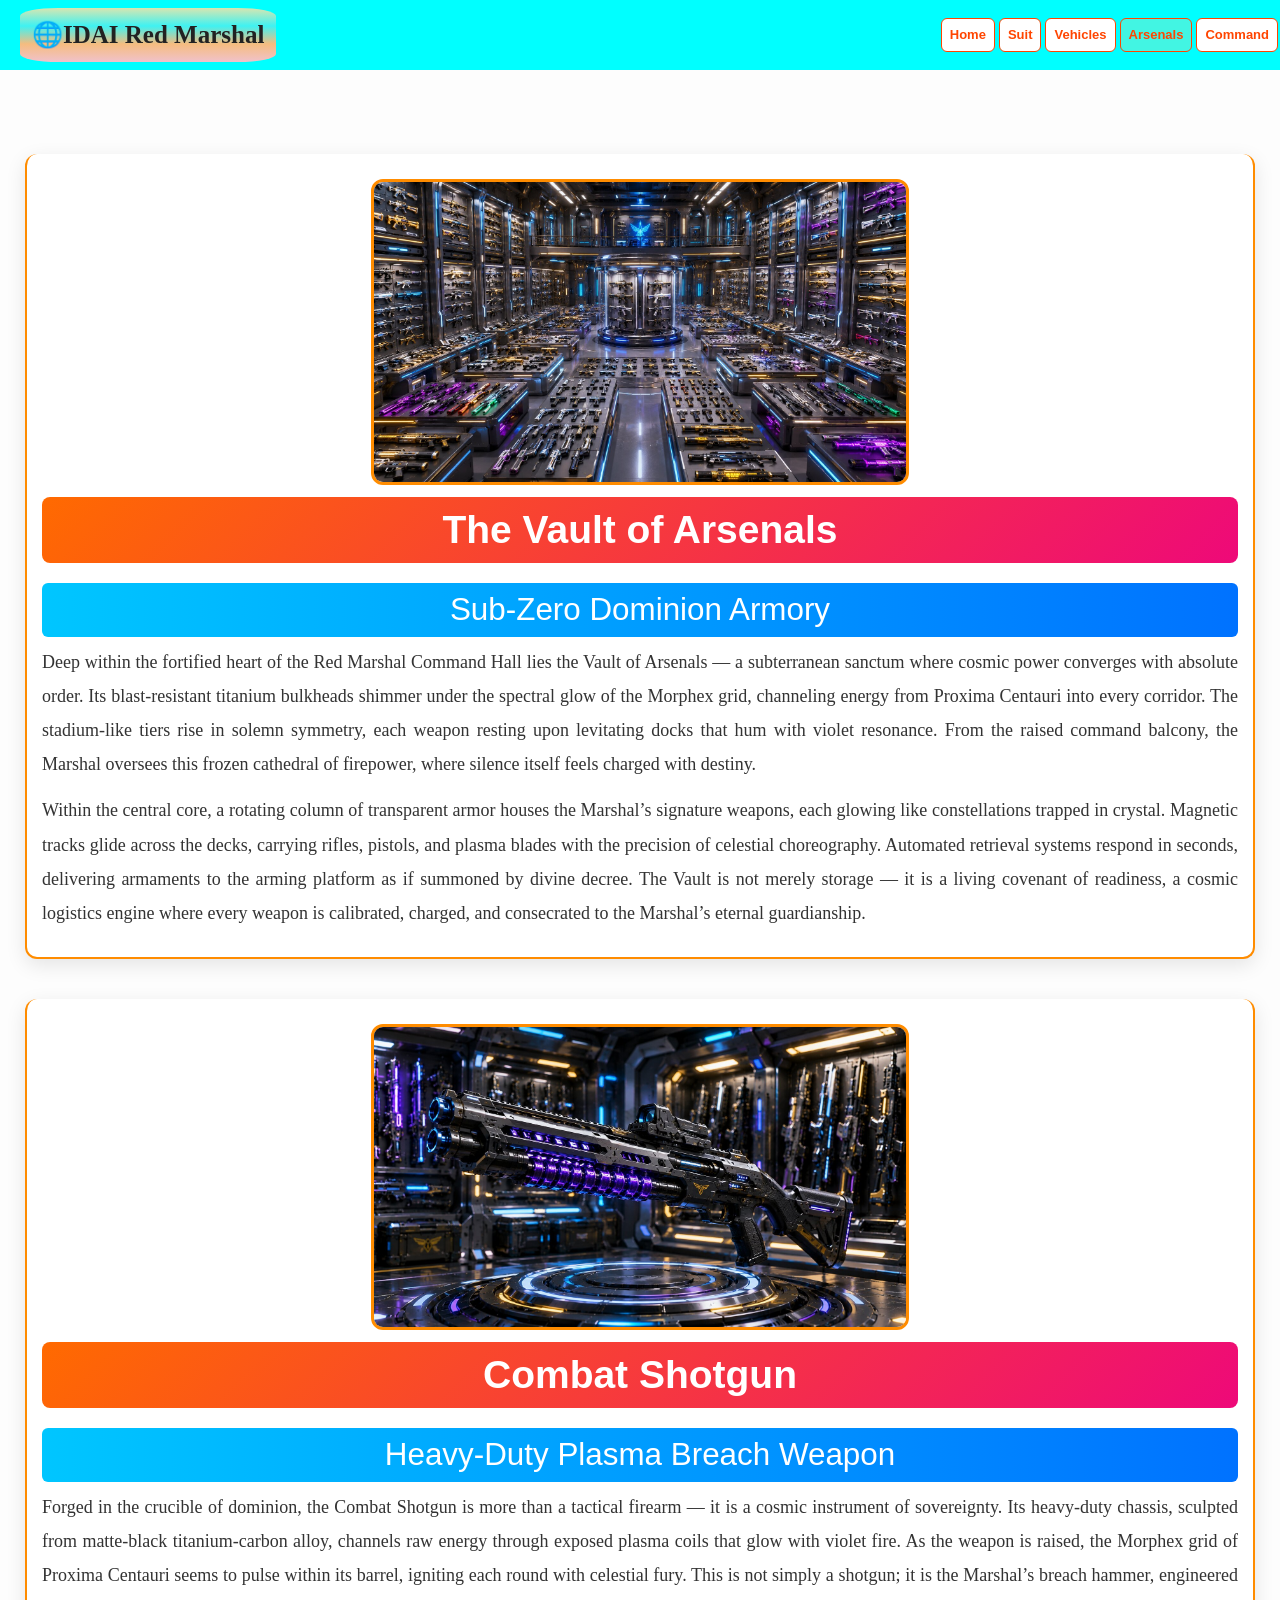
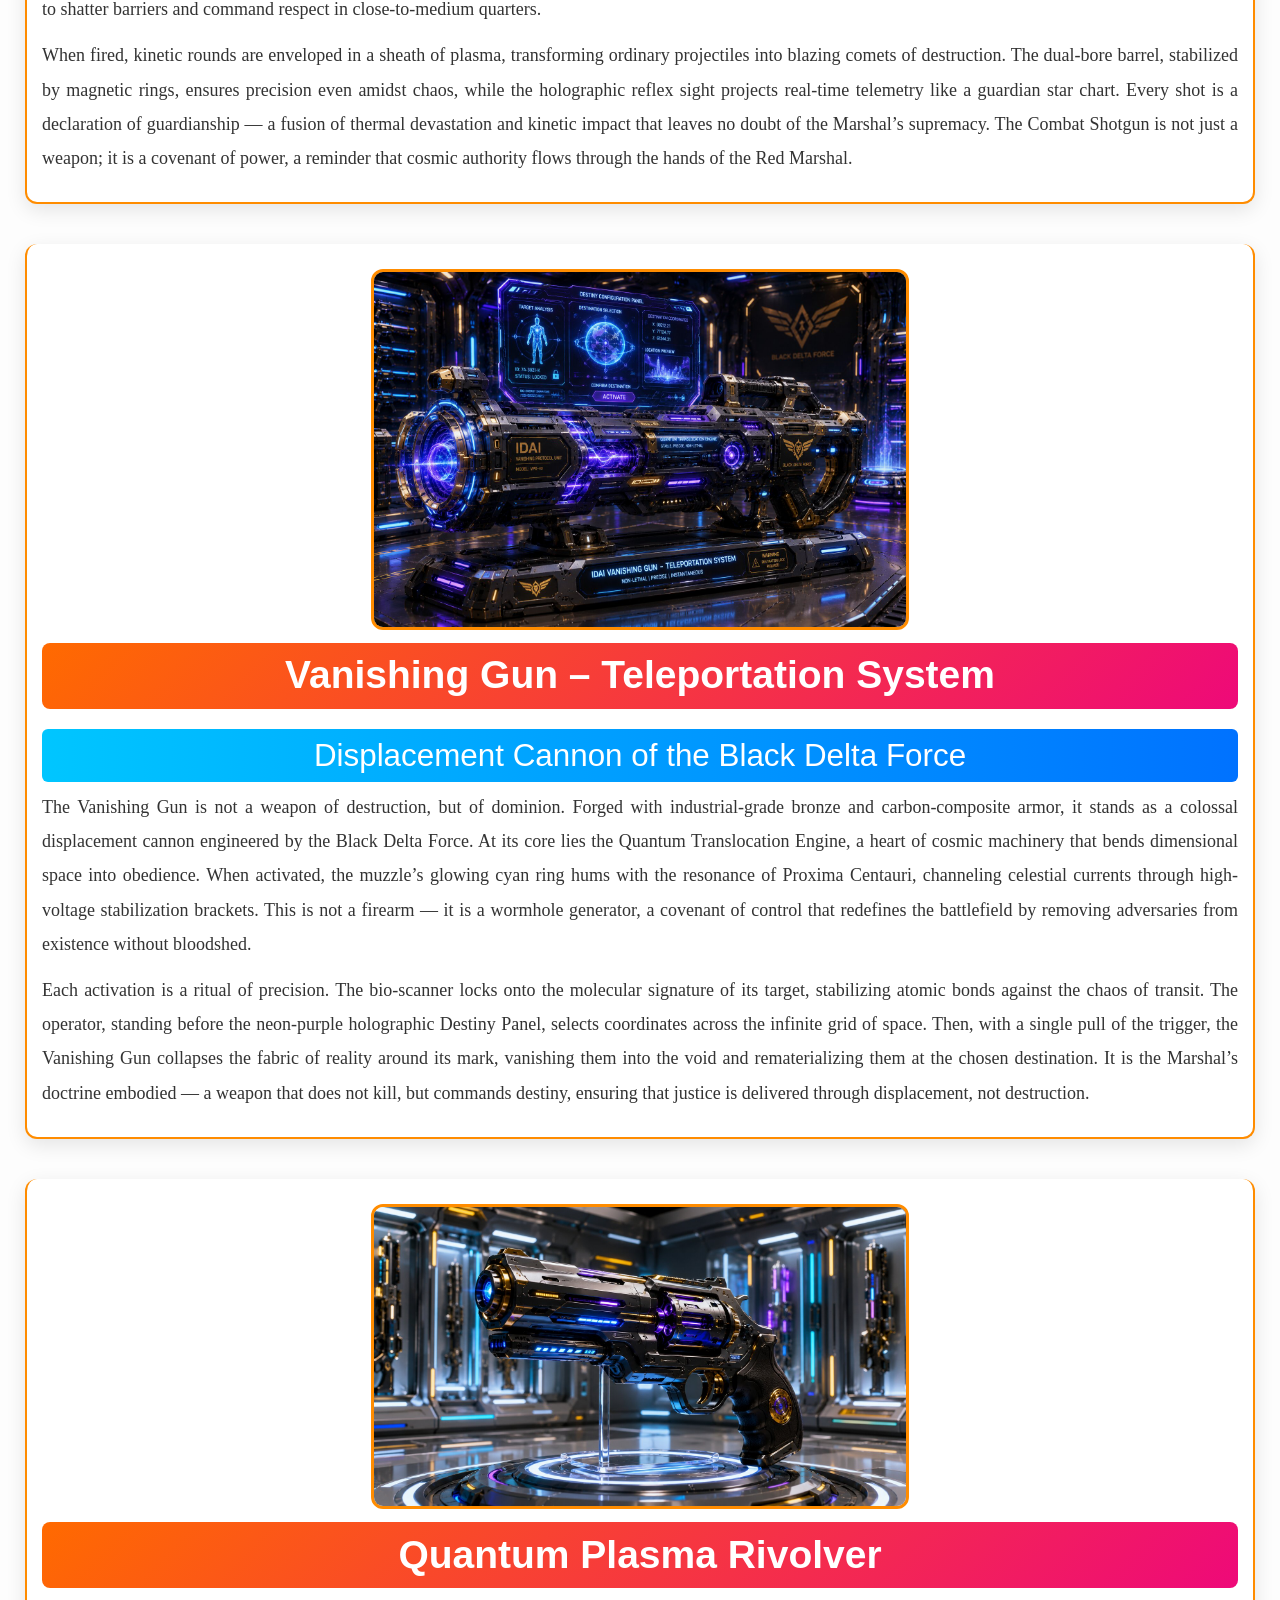
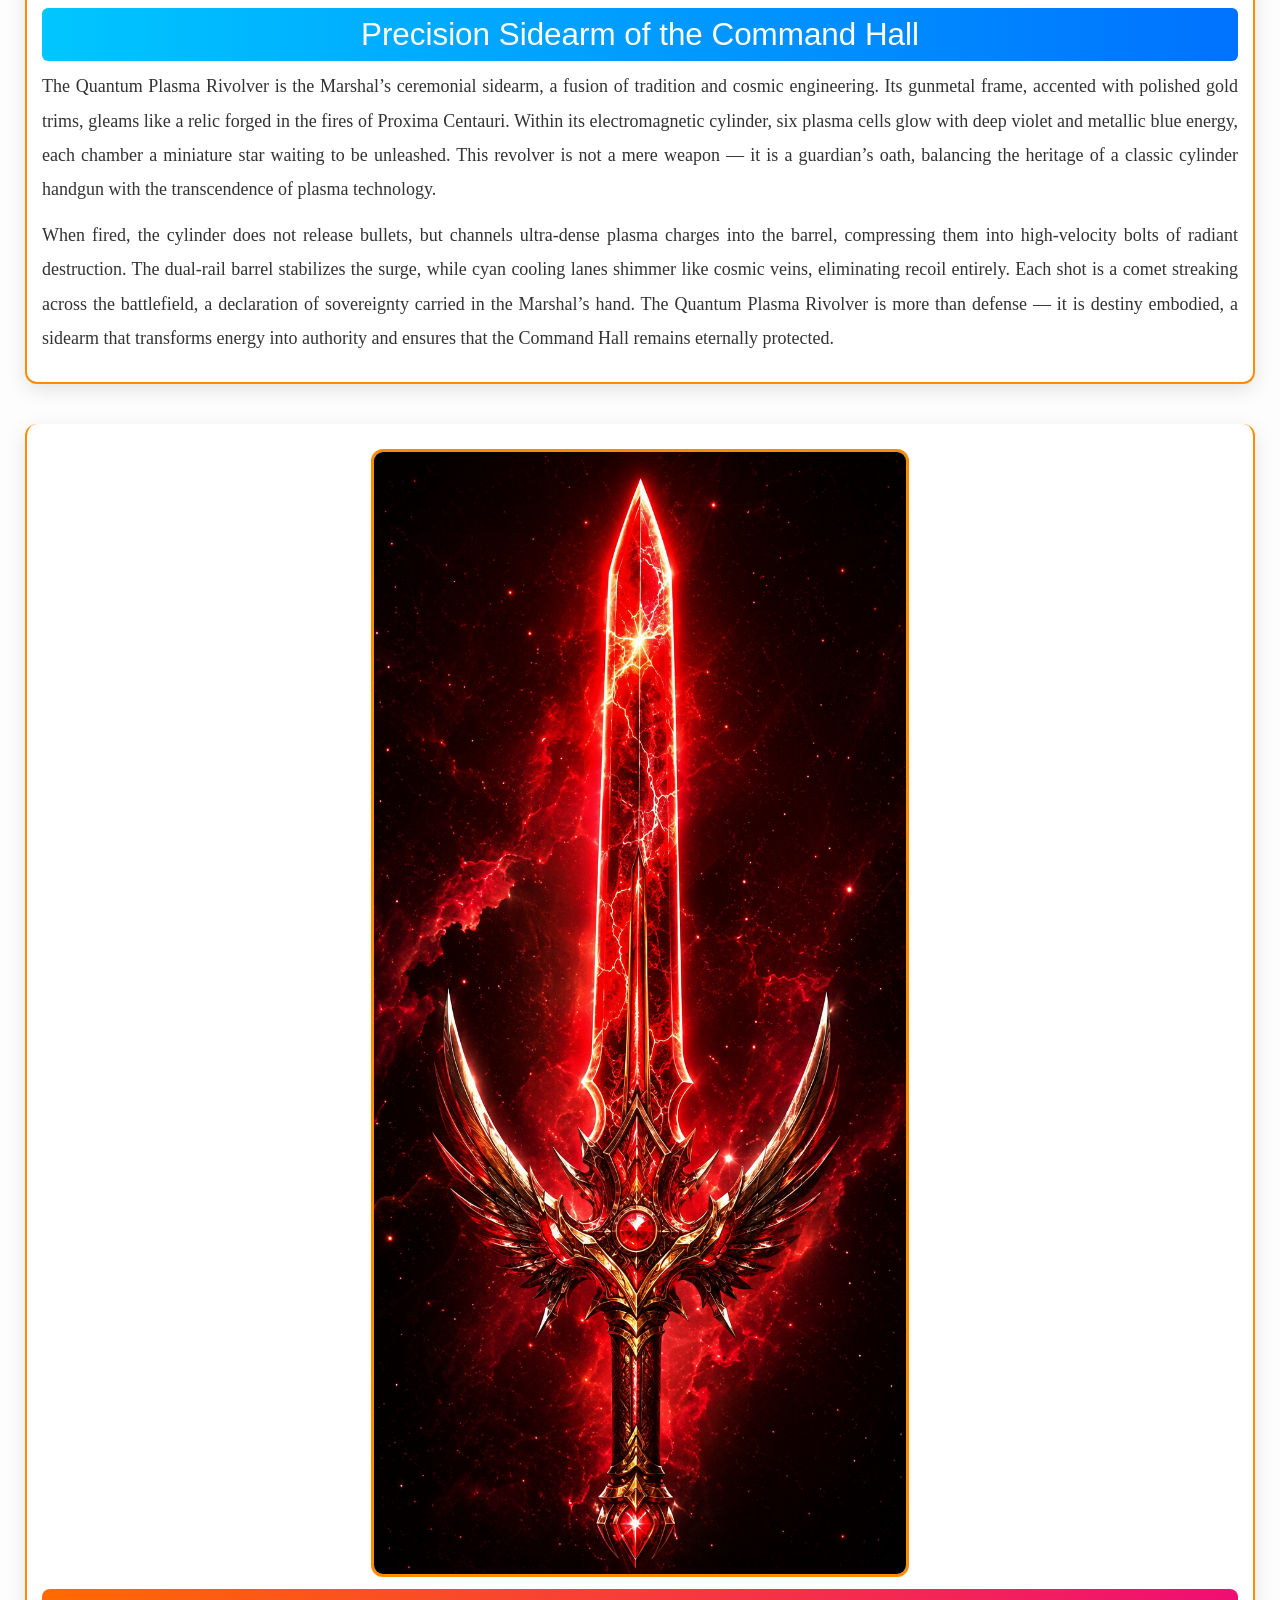
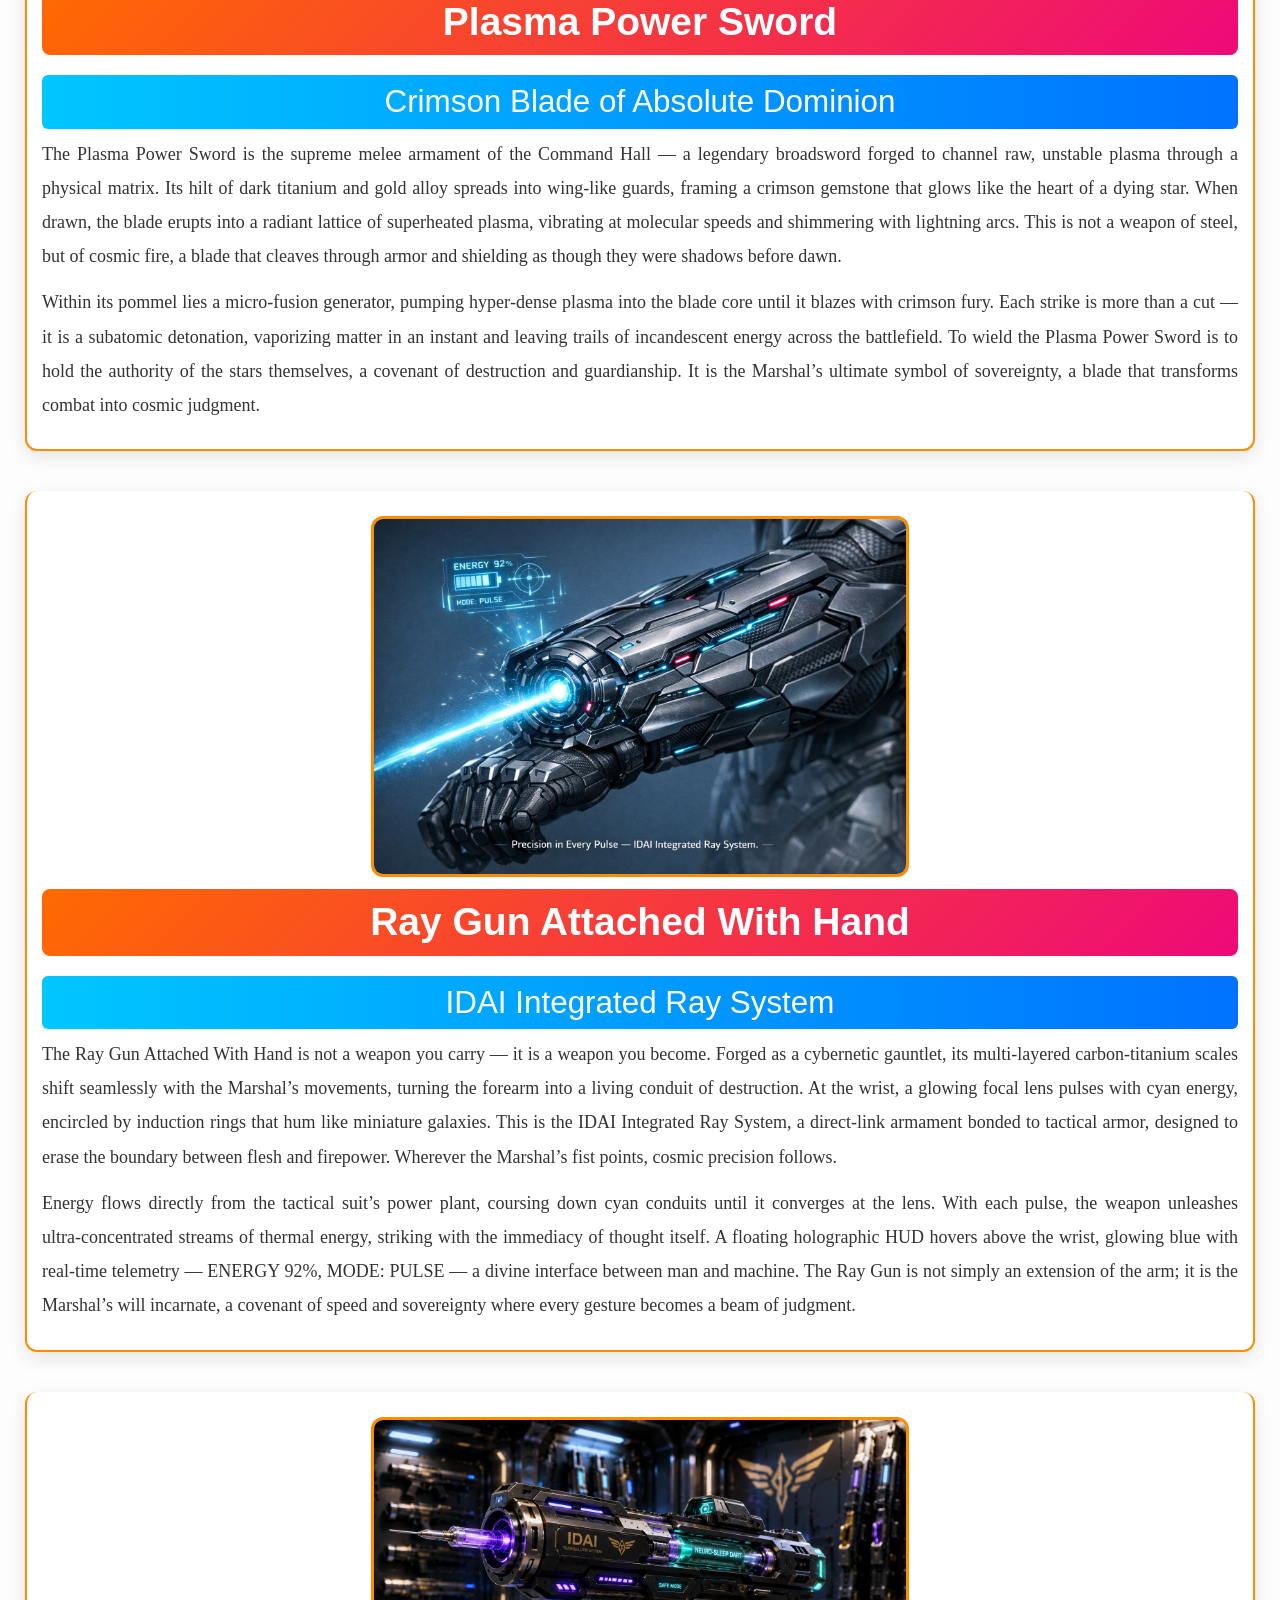
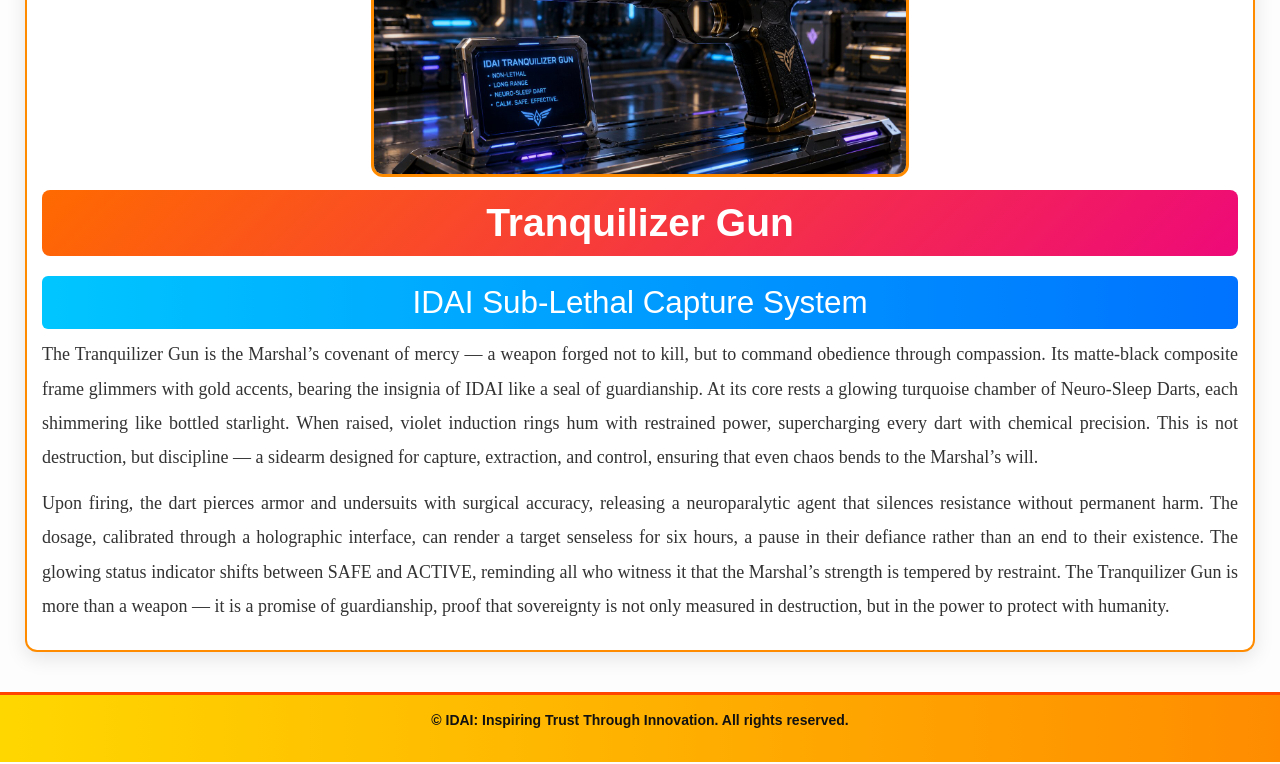
==== arsenal.html @ a1e2d2b2 "Add files via upload" ====
<!DOCTYPE html>
<html>
<head>
	<meta charset="utf-8">
	<meta name="viewport" content="width=device-width, initial-scale=1">
	<title>IDAI Red Marshal Special Arsenals</title>

	<link rel="stylesheet" type="text/css" href="Style.css">
	<link href="https://cdn.jsdelivr.net/npm/bootstrap@5.3.2/dist/css/bootstrap.min.css" rel="stylesheet">

  <style>
    /* Navbar */ 
    .navbar {
      background: linear-gradient(90deg, #FFD700, #FF8C00);
      position: fixed;
      top: 0;
      left: 0;
      width: 100%;
      z-index: 1000;
      margin: 0 !important;
      padding: 5 !important;   /* Bootstrap default padding override */
    }

    .navbar .container-fluid {
      padding: 0 !important;   /* container padding override */
    }

    .navbar-brand {
      font-weight: bold;
      color: #222 !important;
      font-size: 16px;
      margin: 0;
      padding: 8px 12px;
    }

    .nav-link {
      display: inline-block;
      background-color: #fff;
      color: #FF4500 !important;
      font-weight: 600;
      font-size: 13px;
      padding: 6px 12px;
      margin: 2px;
      border-radius: 6px;
      border: 1px solid #FF4500;
      transition: all 0.3s ease;
      text-decoration: none;
    }

    .nav-link:hover {
      background-color: #FFD700;
      color: #111 !important;
      box-shadow: 0 0 12px #FF8C00;
      transform: scale(1.05);
    }

    .special {
      background-color: #42f5e3;
    }

    .special:hover {
      background: #42f5e3;
    }

    .para{
      width:auto;
      text-align: justify;
      height:auto;
      margin-left:20px;
      margin-right:20px;
      padding:15px;
      border:1.5px solid #1a6bed;
      border-radius:10px;
    }

    /* Body padding so content doesn't hide under fixed navbar */
    body {
      padding-top: 60px;
      font-family: 'Segoe UI', Tahoma, Geneva, Verdana, sans-serif;
      background: #fdfdfd;
      color: #222;
    }

    /* Footer */
    footer {
      text-align: center;
      background: linear-gradient(90deg, #FFD700, #FF8C00);
      padding: 15px;
      color: #111;
      font-size: 14px;
      border-top: 3px solid #FF4500;
      font-weight: bold;
    }

    /* Responsive */
    @media (max-width: 1100px) {
      .nav-link {
        font-size: 14px;
        padding: 8px;
        width: 90%; /* বাটনগুলো বড় হয়ে যাওয়ার সমস্যা এড়াবে */
        margin:5px;
      }
      .navbar-brand {
        font-size: 13px;
      }
    }

    @media (max-width: 1000px) {
  body {
    margin-left: 3px !important;
    margin-right: 3px !important;
    margin-top:30px !important;
    padding: 0 !important;

    h2{
      margin-top:50px !important;
    }
  }

  .section {
    margin-left: 5px !important;
    margin-right: 5px !important;
    padding: 10px !important;
    width: auto;
  }

  .navbar {
    padding: 5px !important;
    margin: 0 !important;
    display: flex;
    align-items: center;
    justify-content: space-between;
  }

  .navbar-brand {
    font-size: 12px !important;
    margin-left: 10px !important;
  }

  .nav-link {
    font-size: 13px !important;
    padding: 6px 10px !important;
    margin: 3px 0 !important;
    width: 100%;
    display: block;
  }

  .min {
    margin: 10px auto !important;
    padding: 8px !important;
    font-size: 12px !important;
    width: auto;
  }

  img {
    width: 95% !important;
    margin: 5px auto !important;
  }

  .events {
    margin: 5px !important;
    padding: 12px !important;
  }

  .best-brand, .sovereign-state, .state-brand {
    margin: 8px auto !important;
    padding: 12px !important;
    width: auto;
  }

  .explore-container {
    flex-direction: column;
    align-items: center;
    gap: 10px;
  }

  .explore-btn {
    width: 90% !important;
    margin-bottom: 10px !important;
    padding: 12px !important;
    font-size: 14px !important;
  }

  footer {
    padding: 8px !important;
    font-size: 12px !important;
  }
}


@media (max-width: 1000px) {
  .section {
    margin: 8px !important;
    padding: 10px !important;
    width: auto;
  }

  /* Nested section inside section */
  .section .section {
    margin: 5px !important;
    padding: 8px !important;
    width: auto;
    background: #fff;          /* nested section আলাদা বোঝানোর জন্য */
    border: 1px solid #ddd;    /* subtle border */
    border-radius: 8px;
  }

  .section .section p {
    font-size: 14px !important;
    line-height: 1.6 !important;
    margin: 5px 0 !important;
  }
}

  </style>	


</head>
<body>

  <nav class="navbar navbar-expand-lg">
    <div class="container-fluid">
      <a class="navbar-brand" href="#">🌐IDAI Red Marshal</a>
      <button class="navbar-toggler" type="button" data-bs-toggle="collapse" 
              data-bs-target="#navbarNav" aria-controls="navbarNav" 
              aria-expanded="false" aria-label="Toggle navigation">
        <span class="navbar-toggler-icon"></span>
      </button>
      <div class="collapse navbar-collapse" id="navbarNav">
        <ul class="navbar-nav ms-auto">
          <li class="nav-item"><a class="nav-link " href="index.html">Home</a></li>
          <li class="nav-item"><a class="nav-link " href="suit.html">Suit</a></li>
          <li class="nav-item"><a class="nav-link " href="vehicle.html">Vehicles</a> </li>
          <li class="nav-item"><a class="nav-link special" href="arsenal.html">Arsenals</a></li>
          <li class="nav-item"><a class="nav-link " href="Command.html">Command</a></li> 
        </ul>
      </div>
    </div>
  </nav><br>

<div class="section"> 
  <center><img src="The Volt of Arsenal.jpg" alt="Vault of Arsenals"></center>
  <h2> The Vault of Arsenals </h2> 
  <h3> Sub-Zero Dominion Armory </h3> 
  <p> 
    Deep within the fortified heart of the Red Marshal Command Hall lies the Vault of Arsenals — a subterranean sanctum where cosmic power converges with absolute order. Its blast-resistant titanium bulkheads shimmer under the spectral glow of the Morphex grid, channeling energy from Proxima Centauri into every corridor. The stadium-like tiers rise in solemn symmetry, each weapon resting upon levitating docks that hum with violet resonance. From the raised command balcony, the Marshal oversees this frozen cathedral of firepower, where silence itself feels charged with destiny.  
  </p> 
  <p> 
    Within the central core, a rotating column of transparent armor houses the Marshal’s signature weapons, each glowing like constellations trapped in crystal. Magnetic tracks glide across the decks, carrying rifles, pistols, and plasma blades with the precision of celestial choreography. Automated retrieval systems respond in seconds, delivering armaments to the arming platform as if summoned by divine decree. The Vault is not merely storage — it is a living covenant of readiness, a cosmic logistics engine where every weapon is calibrated, charged, and consecrated to the Marshal’s eternal guardianship.  
  </p> 
</div>

<div class="section"> 
  <center><img src="Combat Shotgun.jpg" alt="Combat Shotgun"></center>
  <h2> Combat Shotgun </h2> 
  <h3> Heavy-Duty Plasma Breach Weapon </h3> 
  <p> 
    Forged in the crucible of dominion, the Combat Shotgun is more than a tactical firearm — it is a cosmic instrument of sovereignty. Its heavy-duty chassis, sculpted from matte-black titanium-carbon alloy, channels raw energy through exposed plasma coils that glow with violet fire. As the weapon is raised, the Morphex grid of Proxima Centauri seems to pulse within its barrel, igniting each round with celestial fury. This is not simply a shotgun; it is the Marshal’s breach hammer, engineered to shatter barriers and command respect in close-to-medium quarters.  
  </p> 
  <p> 
    When fired, kinetic rounds are enveloped in a sheath of plasma, transforming ordinary projectiles into blazing comets of destruction. The dual-bore barrel, stabilized by magnetic rings, ensures precision even amidst chaos, while the holographic reflex sight projects real-time telemetry like a guardian star chart. Every shot is a declaration of guardianship — a fusion of thermal devastation and kinetic impact that leaves no doubt of the Marshal’s supremacy. The Combat Shotgun is not just a weapon; it is a covenant of power, a reminder that cosmic authority flows through the hands of the Red Marshal.  
  </p> 
</div>

<div class="section"> 
  <center><img src="IDAI Vanishing Gun.jpg" alt="Vanishing Gun – Teleportation System"></center>
  <h2> Vanishing Gun – Teleportation System </h2> 
  <h3> Displacement Cannon of the Black Delta Force </h3> 
  <p> 
    The Vanishing Gun is not a weapon of destruction, but of dominion. Forged with industrial-grade bronze and carbon-composite armor, it stands as a colossal displacement cannon engineered by the Black Delta Force. At its core lies the Quantum Translocation Engine, a heart of cosmic machinery that bends dimensional space into obedience. When activated, the muzzle’s glowing cyan ring hums with the resonance of Proxima Centauri, channeling celestial currents through high-voltage stabilization brackets. This is not a firearm — it is a wormhole generator, a covenant of control that redefines the battlefield by removing adversaries from existence without bloodshed.  
  </p> 
  <p> 
    Each activation is a ritual of precision. The bio-scanner locks onto the molecular signature of its target, stabilizing atomic bonds against the chaos of transit. The operator, standing before the neon-purple holographic Destiny Panel, selects coordinates across the infinite grid of space. Then, with a single pull of the trigger, the Vanishing Gun collapses the fabric of reality around its mark, vanishing them into the void and rematerializing them at the chosen destination. It is the Marshal’s doctrine embodied — a weapon that does not kill, but commands destiny, ensuring that justice is delivered through displacement, not destruction.  
  </p> 
</div>

<div class="section"> 
  <center><img src="Quantum Plasma Rivolver.jpg" alt="Quantum Plasma Rivolver"></center>
  <h2> Quantum Plasma Rivolver </h2> 
  <h3> Precision Sidearm of the Command Hall </h3> 
  <p> 
    The Quantum Plasma Rivolver is the Marshal’s ceremonial sidearm, a fusion of tradition and cosmic engineering. Its gunmetal frame, accented with polished gold trims, gleams like a relic forged in the fires of Proxima Centauri. Within its electromagnetic cylinder, six plasma cells glow with deep violet and metallic blue energy, each chamber a miniature star waiting to be unleashed. This revolver is not a mere weapon — it is a guardian’s oath, balancing the heritage of a classic cylinder handgun with the transcendence of plasma technology.  
  </p> 
  <p> 
    When fired, the cylinder does not release bullets, but channels ultra‑dense plasma charges into the barrel, compressing them into high‑velocity bolts of radiant destruction. The dual‑rail barrel stabilizes the surge, while cyan cooling lanes shimmer like cosmic veins, eliminating recoil entirely. Each shot is a comet streaking across the battlefield, a declaration of sovereignty carried in the Marshal’s hand. The Quantum Plasma Rivolver is more than defense — it is destiny embodied, a sidearm that transforms energy into authority and ensures that the Command Hall remains eternally protected.  
  </p> 
</div>

<div class="section"> 
  <center><img src="Plasma Power Sword.png" alt="Plasma Power Sword"></center>
  <h2> Plasma Power Sword </h2> 
  <h3> Crimson Blade of Absolute Dominion </h3> 
  <p> 
    The Plasma Power Sword is the supreme melee armament of the Command Hall — a legendary broadsword forged to channel raw, unstable plasma through a physical matrix. Its hilt of dark titanium and gold alloy spreads into wing‑like guards, framing a crimson gemstone that glows like the heart of a dying star. When drawn, the blade erupts into a radiant lattice of superheated plasma, vibrating at molecular speeds and shimmering with lightning arcs. This is not a weapon of steel, but of cosmic fire, a blade that cleaves through armor and shielding as though they were shadows before dawn.  
  </p> 
  <p> 
    Within its pommel lies a micro‑fusion generator, pumping hyper‑dense plasma into the blade core until it blazes with crimson fury. Each strike is more than a cut — it is a subatomic detonation, vaporizing matter in an instant and leaving trails of incandescent energy across the battlefield. To wield the Plasma Power Sword is to hold the authority of the stars themselves, a covenant of destruction and guardianship. It is the Marshal’s ultimate symbol of sovereignty, a blade that transforms combat into cosmic judgment.  
  </p> 
</div>

<div class="section"> 
  <center><img src="Ray Gun Attached With Hand.jpg" alt="Ray Gun Attached With Hand"></center>
  <h2> Ray Gun Attached With Hand </h2> 
  <h3> IDAI Integrated Ray System </h3> 
  <p> 
    The Ray Gun Attached With Hand is not a weapon you carry — it is a weapon you become. Forged as a cybernetic gauntlet, its multi‑layered carbon‑titanium scales shift seamlessly with the Marshal’s movements, turning the forearm into a living conduit of destruction. At the wrist, a glowing focal lens pulses with cyan energy, encircled by induction rings that hum like miniature galaxies. This is the IDAI Integrated Ray System, a direct‑link armament bonded to tactical armor, designed to erase the boundary between flesh and firepower. Wherever the Marshal’s fist points, cosmic precision follows.  
  </p> 
  <p> 
    Energy flows directly from the tactical suit’s power plant, coursing down cyan conduits until it converges at the lens. With each pulse, the weapon unleashes ultra‑concentrated streams of thermal energy, striking with the immediacy of thought itself. A floating holographic HUD hovers above the wrist, glowing blue with real‑time telemetry — ENERGY 92%, MODE: PULSE — a divine interface between man and machine. The Ray Gun is not simply an extension of the arm; it is the Marshal’s will incarnate, a covenant of speed and sovereignty where every gesture becomes a beam of judgment.  
  </p> 
</div>

<div class="section"> 
  <center><img src="Tranquilizer Gun.jpg" alt="Tranquilizer Gun"></center>
  <h2> Tranquilizer Gun </h2> 
  <h3> IDAI Sub-Lethal Capture System </h3> 
  <p> 
    The Tranquilizer Gun is the Marshal’s covenant of mercy — a weapon forged not to kill, but to command obedience through compassion. Its matte-black composite frame glimmers with gold accents, bearing the insignia of IDAI like a seal of guardianship. At its core rests a glowing turquoise chamber of Neuro-Sleep Darts, each shimmering like bottled starlight. When raised, violet induction rings hum with restrained power, supercharging every dart with chemical precision. This is not destruction, but discipline — a sidearm designed for capture, extraction, and control, ensuring that even chaos bends to the Marshal’s will.  
  </p> 
  <p> 
    Upon firing, the dart pierces armor and undersuits with surgical accuracy, releasing a neuroparalytic agent that silences resistance without permanent harm. The dosage, calibrated through a holographic interface, can render a target senseless for six hours, a pause in their defiance rather than an end to their existence. The glowing status indicator shifts between SAFE and ACTIVE, reminding all who witness it that the Marshal’s strength is tempered by restraint. The Tranquilizer Gun is more than a weapon — it is a promise of guardianship, proof that sovereignty is not only measured in destruction, but in the power to protect with humanity.  
  </p> 
</div>


<footer>
	<p>© IDAI: Inspiring Trust Through Innovation. All rights reserved.</p>
</footer>

<!-- Bootstrap JS -->
  <script src="https://cdn.jsdelivr.net/npm/bootstrap@5.3.2/dist/js/bootstrap.bundle.min.js"></script>

</body>
</html>
---- Style.css ----
/* Global Body */
body {
  font-family: 'Segoe UI', Tahoma, Geneva, Verdana, sans-serif;
  background: #fdfdfd; /* Clean light base */
  padding-top: 100px !important;
  color: #222;
  margin-left: 20px;
  scroll-behavior: smooth;
}

ul{
  li{
    font-size: 15px;
    text-align: justify;
  }
}

.btn-special {
    display: inline-block;
    padding: 12px 24px;
    background: linear-gradient(135deg, #3498db, #2ecc71);
    color: whitesmoke !important;
    text-decoration: none;
    font-family: 'Segoe UI', sans-serif;
    font-weight: bold;
    border-radius: 6px;
    transition: all 0.3s ease;
    box-shadow: 0 4px 6px rgba(0,0,0,0.1);
    cursor: pointer;
}

/* ===== Super Form Styling ===== */
.super {
  background: linear-gradient(135deg, #ff9a9e, #fad0c4, #fbc2eb, #a6c1ee) !important;
  background-size: 300% 300% !important;
  animation: superBg 15s ease infinite !important;
  padding: 10px !important;
  border-radius: 20px !important;
  box-shadow: 0 10px 25px rgba(0,0,0,0.25) !important;
  transition: all 0.6s ease !important;
  text-align: center !important;
  margin-bottom: 20px !important;
  width: 50% !important;
  margin: 0 auto !important;   /* centers the form */
}


/* Background Animation */
@keyframes superBg {
  0% { background-position: 0% 50% !important; }
  50% { background-position: 100% 50% !important; }
  100% { background-position: 0% 50% !important; }
}

/* Hover Effect */
.super:hover {
  background: linear-gradient(135deg, #a1c4fd, #c2e9fb, #ffdde1, #ee9ca7) !important;
  background-size: 400% 400% !important;
  box-shadow: 0 0 30px rgba(255,255,255,0.6), 0 0 50px rgba(255,105,180,0.5) !important;
  transform: scale(1.03) !important;
}

/* Headings inside Super */
.super h1 {
  font-size: 2rem !important;
  font-weight: 700 !important;
  color: #fff !important;
  text-transform: uppercase !important;
  letter-spacing: 2px !important;
  text-shadow: 0 0 10px rgba(0,0,0,0.4) !important;
  transition: color 0.5s ease, text-shadow 0.5s ease !important;
}

.super h1:hover {
  color: #ff6f61 !important;
  text-shadow: 0 0 20px #fff, 0 0 30px #ff6f61 !important;
}

.s{
  background:linear-gradient(#f00c32, #0cf023, #0c2ef0) !important;
  color: white !important;
}

.btn-special:hover {
    background: linear-gradient(135deg, #2ecc71, #3498db);
    transform: translateY(-2px) scale(1.03);
    border: 2px black solid;
    box-shadow: 0 6px 10px rgba(0,0,0,0.15);
}

.section {
  border-top: none !important;
  background: linear-gradient(145deg, #ffffff, #f2f6ff);
  padding: 40px;
  border-radius: 14px;
  transition: all 0.4s ease;
  box-shadow: 0 6px 14px rgba(0,0,0,0.08);
  border: 2px solid rgba(0,0,0,0.05);
  margin-top: 30px !important;
}

/* Hover Effect */
.section:hover {
  transform: translateY(-10px) scale(1.03);
  box-shadow: 0 18px 40px rgba(0,0,0,0.18);
  border-color: rgba(0,120,255,0.4);
}

#para{
  width:auto;
  height:auto;
  margin-left:20px;
  margin-right:20px;
  padding:15px;
  border:1.5px solid #1a6bed;
  border-radius:10px;
  text-align: justify;
}

/* Navbar */
.navbar {
  background: aqua !important;
  position: fixed;
  top: 0;
  left: 0;
  width: 100%;
  z-index: 1000;
  margin: 0px; !important
  display: inline-block !important;
}

.navbar-brand {
  font-weight: bold;
  background: linear-gradient(#d8e6b1, #3ff2f2, #f5bc7f, #f0c2cb) !important;
  font-size: 25px !important;
  font-family: Arial Black;
  margin-left: 20px !important;
  display: inline-block !important;
  border-radius: 15%;
}

.navbar-brand:hover{
  transition: transform 0.3s ease, box-shadow 0.3s ease, color 0.3s ease;
  border-radius: 10%;
  border: 2px black solid;
  box-shadow: 0 0 12px #FF8C00;
}

.nav-link {
  display: inline-block;       /* এক লাইনে রাখবে */
  background-color: #fff;
  color: #FF4500 !important;
  font-weight: 600;
  font-size: 12.5px;
  padding: 5px 10px;           /* একসাথে লিখলে ভারসাম্য ভালো হয় */
  margin: 2px;
  border-radius: 6px;
  border: 1px solid #FF4500;
  transition: all 0.3s ease;
  text-decoration: none;       /* underline বাদ দেবে */
}

.nav-link:hover {
  background-color: #FFD700;
  color: #111 !important;
  box-shadow: 0 0 12px #FF8C00;
  transform: scale(1.08);
}

/* Sections */
.details, .anthem, .oath, .section, .welcome {
  width: 90%;
  margin: 40px auto;
  background: #fff;
  padding: 30px;
  border-radius: 12px;
  box-shadow: 0 6px 20px rgba(0,0,0,0.1);
  border: 2px solid #FF8C00;
}

.details h2, .anthem h2, .oath h2, .section h2 {
  text-align: center;
  font-weight: bold;
  margin-bottom: 20px;
  color: #FF4500;
  font-size: 30px;
}

.details p, .anthem p, .oath p, .section p {
  font-size: 1.2rem;
  line-height: 1.9;
  margin-bottom: 12px;
  color: #333;
  text-align: justify;
}

.min {
  display: block;
  width: 80%;              /* control the box width */
  margin: 40px auto;       /* centers the box horizontally */
  text-align: center;      /* centers the text inside */
  font-size: 20px;
  padding: 30px;
  font-family: 'Algerian', serif;
  line-height: 2;
  color: #222;
  background: linear-gradient(135deg, #fff 0%, #FFD700 50%, #FF8C00 100%);
  border-radius: 15px;
  border: 3px solid #FFD700;
  box-shadow: 0 6px 20px rgba(0,0,0,0.15), 0 0 12px rgba(255,140,0,0.4);
  text-transform: uppercase;
  font-weight: bold;
  letter-spacing: 1.8px;
  transition: transform 0.3s ease, box-shadow 0.3s ease, color 0.3s ease;
}


.min:hover {
  transform: scale(1.05);
  color: #111;
  box-shadow: 0 10px 30px rgba(255,140,0,0.6), 0 0 20px rgba(255,215,0,0.9);
}

/* Highlighted Text */
.highlight {
  color: #FF0000;
  font-weight: bold;
  text-align: center;
  font-size: 1.6rem;
  margin: 20px 0;
}

/* Quotes */
.quote {
  font-style: italic;
  color: #FF8C00;
  margin-top: 15px;
}

.quran {
  font-style: italic;
  color: #FFD700;
  margin-top: 15px;
}

.section{
  margin-right: 10px;
  margin-top: 10px;
  width: auto;
  padding-bottom:15px;
  height: auto;
}

.text-justify{
   text-align: justify; 
   margin-left:15px;
   margin-right:20px;
}

/* Images */
img {
  width: 45%;
  transition: all 0.3s ease;
  border-radius: 12px;
  border: 3px solid #FF8C00;
  margin: 10px;
}

img:hover {
  opacity: 0.95;
  transform: scale(1.05);
  border-color: #FFD700;
  box-shadow: 0 0 12px #FF8C00;
}

img:active {
  transform: scale(0.95);
}

#sp {
  background-color: transparent !important;
  color: inherit !important;
  padding: 0 !important;
  border: none !important;
  border-radius: 0 !important;
  font-size: inherit !important;
  cursor: default !important;
  transition: none !important;
  text-decoration: none !important;
  font-weight: normal !important;
  box-shadow: none !important;
  transform: none !important;
}

#sp:hover,
#sp:active {
  background-color: transparent !important;
  color: inherit !important;
  transform: none !important;
  box-shadow: none !important;
}

/* Footer */
footer {
  text-align: center;
  background: linear-gradient(90deg, #FFD700, #FF8C00);
  padding: 5px;
  margin-bottom: 0px;
  height: auto;
  width: auto;
  color: #111;
  font-size: 14px;
  border-top: 3px solid #FF4500;
  font-weight: bold;
}

/* Headings */
h1 {
  font-size: 42px;
  color: #FF8C00;
  text-align: center;
  font-weight: bold;
  text-shadow: 1px 1px #FFD700;
}

.special{
  background-color: #42f5e3;
}

.special:hover{
  background: #42f5e3;
}

.sovereign-state {
  background: #fff8dc; /* soft light background */
  border: 2px solid #FFD700;
  border-radius: 12px;
  padding: 30px;
  margin: 40px auto;
  width: auto;
  
}

.sovereign-state h2 {
  text-align: center;
  font-size: 32px;
  color: #006400; /* deep green for authority */
  background: #FFD700;
  padding: 10px;
  border-radius: 8px;
  margin-bottom: 20px;
}

.sovereign-state ol {
  font-size: 1.1rem;
  line-height: 1.8;
  color: #333;
}

.sovereign-state li {
  margin-bottom: 15px;
}


h2 {
  font-size: 32px;
  color: black;
  background-color: lightyellow;
  margin-bottom: 15px;
  text-align: center;
  font-weight: bold;
}

/* H2 */
h2 {
    font-family: 'Poppins', sans-serif !important;
    font-size: 2.5rem !important;
    text-align: center !important;
    color: white !important;
    background: linear-gradient(135deg, #ff6a00, #ee0979) !important;
    padding: 10px 20px !important;
    border-radius: 8px !important;
    transition: all 0.5s ease !important;
    width: 100% !important;
    text-align: center;
}
h2:hover {
    background: linear-gradient(135deg, #ff9a8b, #ff6a00, #ee0979) !important;
    transform: scale(1.02) !important;
    box-shadow: 0 0 20px rgba(255, 105, 180, 0.7) !important;
}

/* H3 */
h3 {
    font-family: 'Montserrat', sans-serif !important;
    font-size: 2rem !important;
    text-align: center !important;
    color: white !important;
    background: linear-gradient(90deg, #00c6ff, #0072ff) !important;
    padding: 8px 18px !important;
    border-radius: 6px !important;
    transition: all 0.5s ease !important;
}
h3:hover {
    background: linear-gradient(90deg, #00c6ff, #7f00ff, #e100ff) !important;
    transform: translateY(-5px) scale(1.01) !important;
    box-shadow: 0 0 25px rgba(0, 114, 255, 0.6) !important;
}

/* H6 */
h6 {
    font-family: 'Lato', sans-serif !important;
    width: 90%;
    font-size: 1.2rem !important;
    text-align: center !important;
    color: white !important;
    background: linear-gradient(45deg, #43cea2, #185a9d) !important;
    padding: 6px 14px !important;
    border-radius: 5px !important;
    transition: all 0.5s ease !important;
}

h6:hover {
    background: linear-gradient(45deg, #11998e, #38ef7d, #185a9d) !important;
    transform: scale(1.1) !important;
    box-shadow: 0 0 15px rgba(56, 239, 125, 0.7) !important;
}


.best-brand {
  background: #fff8dc; /* soft light background */
  border: 2px solid #FF8C00;
  border-radius: 12px;
  padding: 30px;
  margin: 40px auto;
  width: auto;
  box-shadow: 0 6px 20px rgba(0,0,0,0.1);
}

.best-brand h2 {
  text-align: center;
  font-size: 32px;
  color: #FF4500; /* bold orange for courage */
  background: #FFD700;
  padding: 10px;
  border-radius: 8px;
  margin-bottom: 20px;
}

.best-brand ol {
  font-size: 1.1rem;
  line-height: 1.8;
  color: #333;
}

.best-brand li {
  margin-bottom: 15px;
}
.state-brand {
  background: #fff8dc; /* soft light background */
  border: 2px solid #FFD700;
  border-radius: 12px;
  padding: 30px;
  margin: 40px auto;
  width: 90%;
  box-shadow: 0 6px 20px rgba(0,0,0,0.1);
}

.section{
  margin-left:25px;
  margin-right:25px;
  padding:15px;
  
  p{
    font-size:18px;
    font-family: Vrinda;
  }
}

.state-brand h2 {
  text-align: center;
  font-size: 32px;
  color: #FF4500; /* bold orange for courage */
  background: #FFD700;
  padding: 10px;
  border-radius: 8px;
  margin-bottom: 20px;
}

.state-brand p {
  font-size: 1.1rem;
  line-height: 1.8;
  color: #333;
  margin-bottom: 15px;
  text-align: justify;
}

.explore-idai h2 {
  font-size: 32px;
  color: #FF4500;
  margin-bottom: 20px;
}

.explore-idai p {
  font-size: 1.2rem;
  color: #333;
  margin-bottom: 30px;
}

.explore-container {
  display: flex;
  justify-content: center;
  gap: 20px;
}

.explore-btn {
  flex: 1;
  max-width: 250px;
  background: linear-gradient(135deg, #FFD700, #FF8C00);
  color: #111;
  font-weight: bold;
  font-size: 18px;
  padding: 20px;
  border-radius: 12px;
  text-decoration: none;
  box-shadow: 0 6px 15px rgba(0,0,0,0.2);
  transition: all 0.3s ease;
}

.explore-btn:hover {
  background: #FF4500;
  color: #fff;
  transform: scale(1.05);
  box-shadow: 0 8px 20px rgba(255,140,0,0.6);
}

/* Citizen Voices Section */
.section blockquote {
    background-color: #f5f8fa; /* হালকা নীল/ধূসর ব্যাকগ্রাউন্ড */
    border-left: 6px solid #1e90ff; /* ব্লু অ্যাকসেন্ট লাইন */
    padding: 20px 25px;
    margin: 15px 0;
    font-style: italic;
    font-size: 1.05rem;
    line-height: 1.6;
    color: #333;
    border-radius: 8px;
    position: relative;
    transition: transform 0.3s ease, box-shadow 0.3s ease;
}

/* Citation / Author */
.section blockquote::after {
    content: attr(data-author);
    display: block;
    margin-top: 10px;
    font-style: normal;
    font-weight: bold;
    color: #1e90ff;
    text-align: right;
}

/* Hover Effect for Interactivity */
.section  blockquote:hover {
    transform: translateY(-5px);
    box-shadow: 0 10px 20px rgba(0, 0, 0, 0.08);
}

.section.anthem {
  background: linear-gradient(135deg, #0b0c10, #1f2833);
  width: auto;
  color: #f1f1f1;
  padding: 20px;
  border-radius: 12px;
  font-family: "Georgia", serif;
  box-shadow: 0 0 25px rgba(255, 255, 255, 0.2);
}

.section.anthem h1 {
  text-align: center;
  font-size: 2.5em;
  color: #66fcf1;
  margin-bottom: 20px;
  text-transform: uppercase;
  letter-spacing: 3px;
}

.section.anthem p {
  font-size: 18px;          /* Larger, more readable size */
  line-height: 2em;         /* Spacious rhythm for song-like flow */
  text-align: center;       /* Keep it centered for anthem style */
  color: #ffffff;           /* Bright white for contrast */
  font-weight: 400;         /* Smooth, not too heavy */
  letter-spacing: 1px;      /* Adds grandeur and spacing */
  margin-top: 20px;         /* Breathing space above */
  margin-bottom: 20px;      /* Breathing space below */
}


.section.anthem p::first-line {
  font-weight: bold;
  color: lightyellow;
}

/* Events Section Styling */
.events {
  width: auto;
  margin: 20px;
  padding: 25px;
  background: #fdfdfd;
  border-radius: 12px;
  box-shadow: 0 4px 14px rgba(0,0,0,0.1);
  font-family: "Segoe UI", Tahoma, Geneva, Verdana, sans-serif;
  color: #333;
}

/* Banner Image */
.section.events img {
  border-radius: 10px;
  box-shadow: 0 3px 8px rgba(0,0,0,0.2);
  max-width: 100%;
  height: auto;
}

/* Headings */
.section.events h3 {
  text-align: center;
  font-size: 30px;
  margin-top: 20px;
  color: #1a3d7c;
  letter-spacing: 1px;
}

.section.events h4 {
  font-size: 22px;
  margin-top: 30px;
  color: #0d2c54;
  border-left: 5px solid #1a3d7c;
  padding-left: 10px;
}

/* Paragraphs */
.section.events p {
  font-size: 16px;
  line-height: 1.6;
  margin: 10px 0;
  color: #444;
}

/* Event Details List */
.section.events ul {
  list-style: none;
  padding: 0;
  margin: 10px 0 20px 0;
}

.section.events ul li {
  background: #f0f4ff;
  margin: 6px 0;
  padding: 10px 15px;
  border-radius: 8px;
  font-size: 15px;
  transition: background 0.3s ease;
}

.section.events ul li:hover {
  background: #dce6ff;
}

/* Card Effect for Each Event */
.section.events h4 + p, 
.section.events h4 + p + ul {
  background: #ffffff;
  border: 1px solid #e0e0e0;
  border-radius: 10px;
  padding: 15px;
  margin-top: 10px;
  box-shadow: 0 2px 6px rgba(0,0,0,0.05);
}

/* Responsive Design */
@media (max-width: 1100px) {
  .section.anthem{
    h1{
      font-size:20px;
    }
  }

  .section.events {
    padding: 15px;
  }

  .best-brand{
    margin:2px !important;
    h2{
      margin:5px !important;
      padding: 5px !important;
    }

    ol{
      padding:0px !important;
      padding-right:0px !important;
    }
  }

  .sovereign-state{
    margin:2px !important;
    h2{
      margin:5px !important;
      padding: 5px !important;
    }

    ol{
      padding:0px !important;
      padding-right:0px !important;
    }
  }

  .section.events h3 {
    font-size: 24px;
  }

  .section.events h4 {
    font-size: 20px;
  }

  .section.events p, .section.events ul li {
    font-size: 14px;
  }

  .section.events img{
    width: 99%;
  }

  body{
    margin-left:5px !important;
    margin-right:5px !important;
  }
  
  .min{
    margin-left:0px;
    margin-right: 0px;
    width: auto;
    font-size:10px;
  }

  img{
    width: 90%;
  }

  .section{
    margin-left:3px;
    margin-right:3px;
    width: auto;

    img{
      width:99%;
    }
  }

  .anthem{
    margin:10px !important;
  }

  .navbar {
    display: flex;
    align-items: center;
    justify-content: space-between;
  }

  .navbar-brand {
    font-size: 13px;
    display: inline-block;
    margin-left:15px !important;
  }

  .navbar-toggler {
    display: inline-block;
    margin-left: auto;
  }

  /* Collapse menu hidden by default */
  .navbar-collapse {
    display: none;
    width: 100%;
    background: linear-gradient(90deg, #FFD700, #FF8C00);
  }

  /* যখন টগলার চাপা হবে তখন নিচে খুলবে */
  .navbar-collapse.show {
    display: block;       /* block layout ensures it sits BELOW */
    width: 100%;
    padding: 8px 12px;
  }

  .navbar-nav {
    display: block;       /* block so items stack vertically */
    width: 100%;
    margin-right: 0px;
  }

  .nav-item {
    display: block;
    width: 100%;
  }

  .nav-link {
    display: block;
    width: 100%;
    margin: 4px 0;
    font-size: 14px;
    padding: 8px 12px;
  }
  
  .explore-container {
    flex-direction: column;
    align-items: center;
  }
  .explore-btn {
    width: 80%;
    margin-bottom: 15px;
  }

  .min{
    font-size:15px;
    margin:20px auto;
    border: 1.5px solid #FFD700;
    padding:10px;
  }
      
  section{
    margin-left: 5px !important;
    margin-right: 5px !important;
  }

  welcome{
    margin-left: 5px !important;
    margin-right: 5px !important;
    padding: 5px !important;
  }  

  .section.anthem p{
    font-size:14px;
  }  
}

@media (max-width: 1000px) {
  body {
    margin-left: 3px !important;
    margin-right: 3px !important;
    margin-top:30px !important;
    padding: 0 !important;

    h2{
      margin-top:50px !important;
    }
  }

  .section {
    margin-left: 5px !important;
    margin-right: 5px !important;
    padding: 10px !important;
    width: auto;
  }

  .navbar {
    padding: 5px !important;
    margin: 0 !important;
    display: flex;
    align-items: center;
    justify-content: space-between;
  }

  .navbar-brand {
    font-size: 12px !important;
    margin-left: 10px !important;
  }

  .nav-link {
    font-size: 13px !important;
    padding: 6px 10px !important;
    margin: 3px 0 !important;
    width: 100%;
    display: block;
  }

  .min {
    margin: 10px auto !important;
    padding: 8px !important;
    font-size: 12px !important;
    width: auto;
  }

  img {
    width: 95% !important;
    margin: 5px auto !important;
  }

  .events {
    margin: 5px !important;
    padding: 12px !important;
  }

  .best-brand, .sovereign-state, .state-brand {
    margin: 8px auto !important;
    padding: 12px !important;
    width: auto;
  }

  .explore-container {
    flex-direction: column;
    align-items: center;
    gap: 10px;
  }

  .explore-btn {
    width: 90% !important;
    margin-bottom: 10px !important;
    padding: 12px !important;
    font-size: 14px !important;
  }

  footer {
    padding: 8px !important;
    font-size: 12px !important;
  }
}

@media (max-width: 1100px){

  body {
    margin-top: 30px !important;
  }


  h2{
    font-size: 20px !important;
    font-family: Vrinda !important;
    padding: 5px !important;
    width: 100% !important;
  }

  h2:hover{
    transform: scale(1.01) !important;
  }

  .section{
    margin-top: 20px !important;
  }

  h3{
    font-size: 20px !important;
    padding:5px !important;
    margin-top: 0px !important;
  }

  h3:hover{
    transform: scale(1.01) !important;
  }

  .super{
    width: 80% !important;
    margin-top: 20px !important;
    
    h1{
      font-size: 20px !important;
    }
  }

  #para{
    padding: 5px !important;
    margin:5px !important;
  }
}

@media (max-width: 1000px) {
  .section {
    margin: 8px !important;
    padding: 10px !important;
    width: auto;
  }

  /* Nested section inside section */
  .section .section {
    margin: 5px !important;
    padding: 8px !important;
    width: auto;
    background: #fff;          /* nested section আলাদা বোঝানোর জন্য */
    border: 1px solid #ddd;    /* subtle border */
    border-radius: 8px;
  }

  .section .section p {
    font-size: 14px !important;
    line-height: 1.6 !important;
    margin: 5px 0 !important;
  }
}

.idai-intro {
  text-align: center;
  margin: 30px auto;
  padding: 25px;
  width: 85%;
  border-radius: 12px;
  box-shadow: 0 0 25px rgba(0,0,0,0.3);
  animation: glowPulse 6s infinite alternate;
}

.idai-logo img {
  width: 40%;
  border-radius: 10px;
  border: 3px solid #FFD700;
  box-shadow: 0 0 20px rgba(255,140,0,0.6);
  transition: transform 1s ease;
  animation: logoFade 8s infinite alternate;
}

/* Base styling for the list */
.section ul {
  list-style-type: none;         /* Remove default bullets */
  margin: 0;
  padding: 0;
  font-family: "Segoe UI", Arial, sans-serif;
  font-size: 16px;
  line-height: 1.6;
}

/* Each list item */
.section li {
  background: #f5f7fa;           /* Light neutral background */
  margin: 8px 0;
  padding: 12px 16px;
  border-radius: 6px;
  border: 1px solid #d0d7de;     /* Subtle border */
  transition: all 0.3s ease;
  color: #1a1a1a;
}

/* Hover effect */
.section li:hover {
  background: #e6f0ff;           /* Soft blue highlight */
  border-color: #0078d4;         /* Microsoft blue accent */
  transform: translateX(4px);    /* Slight motion */
  cursor: pointer;
}

/* Responsive adjustments */
@media (max-width: 1000px) {
  .section ul {
    font-size: 14px;
  }
  .section li {
    padding: 10px 12px;
  }
}
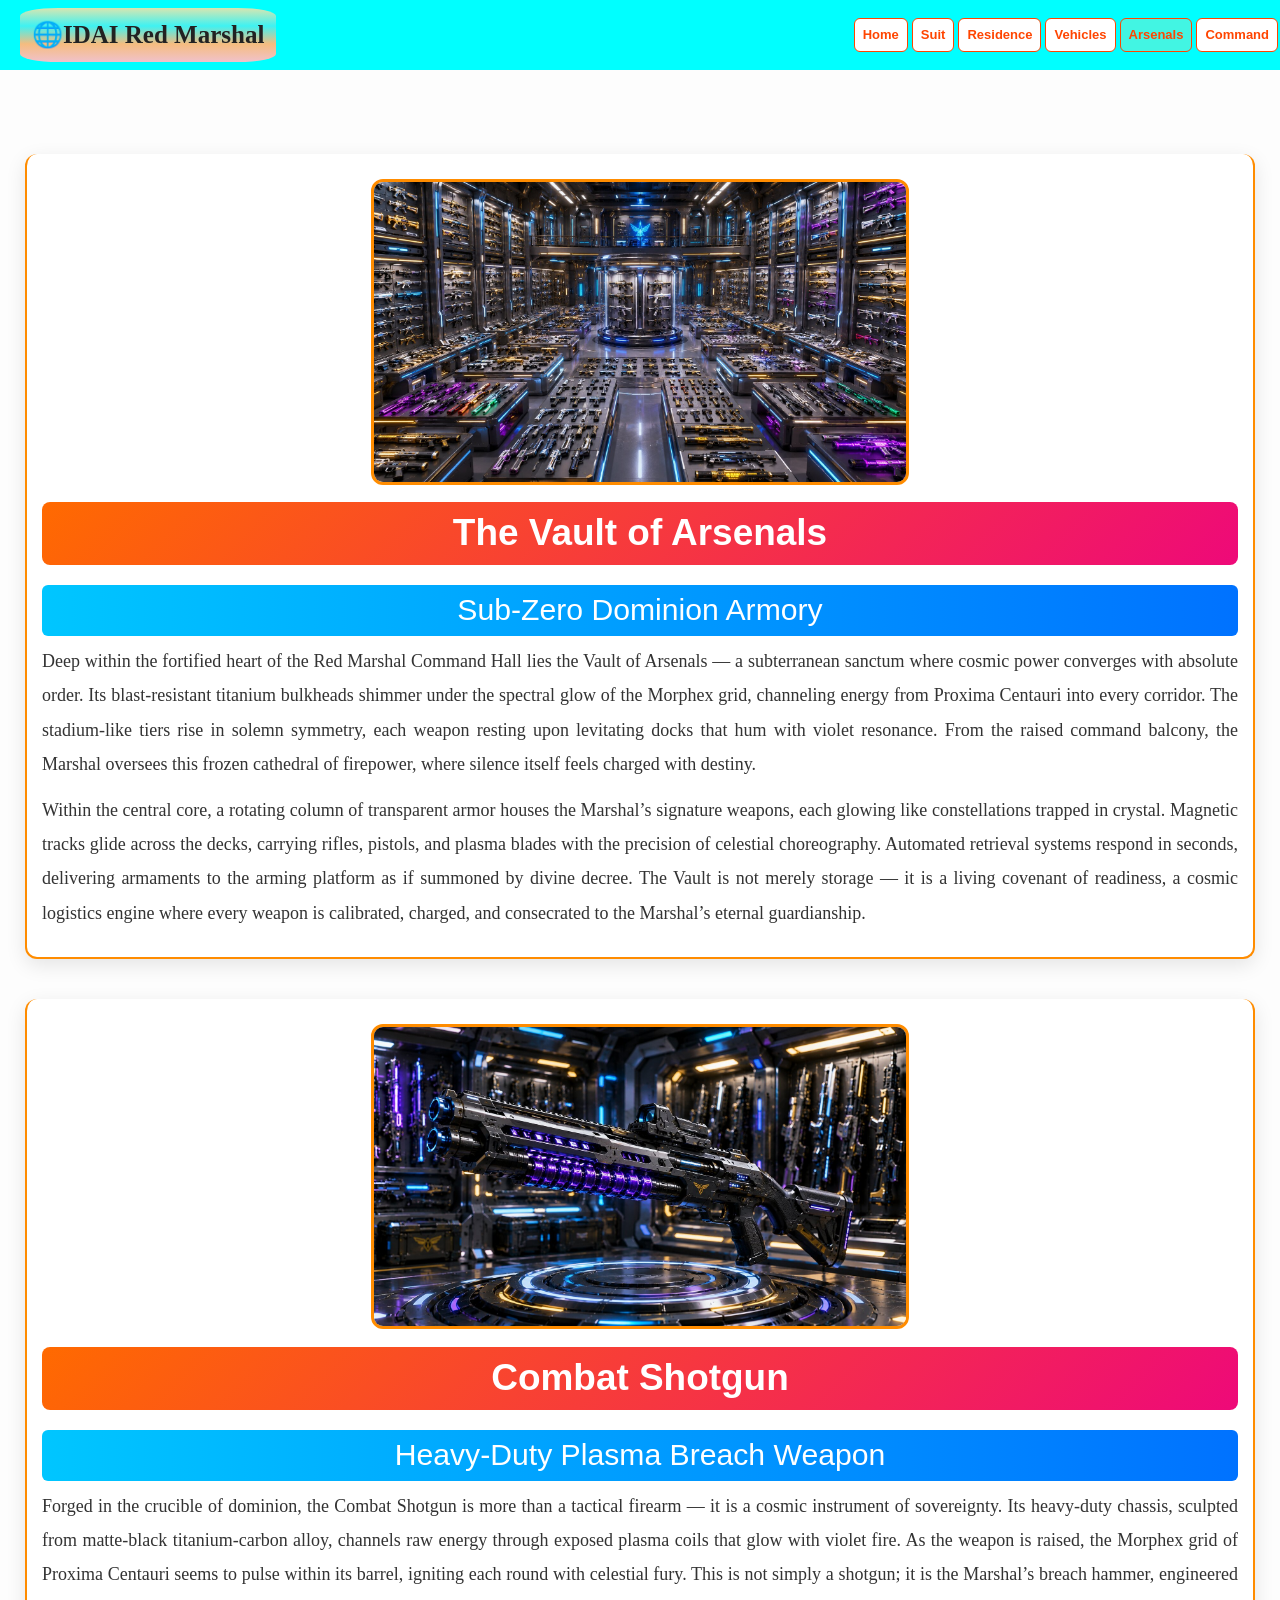
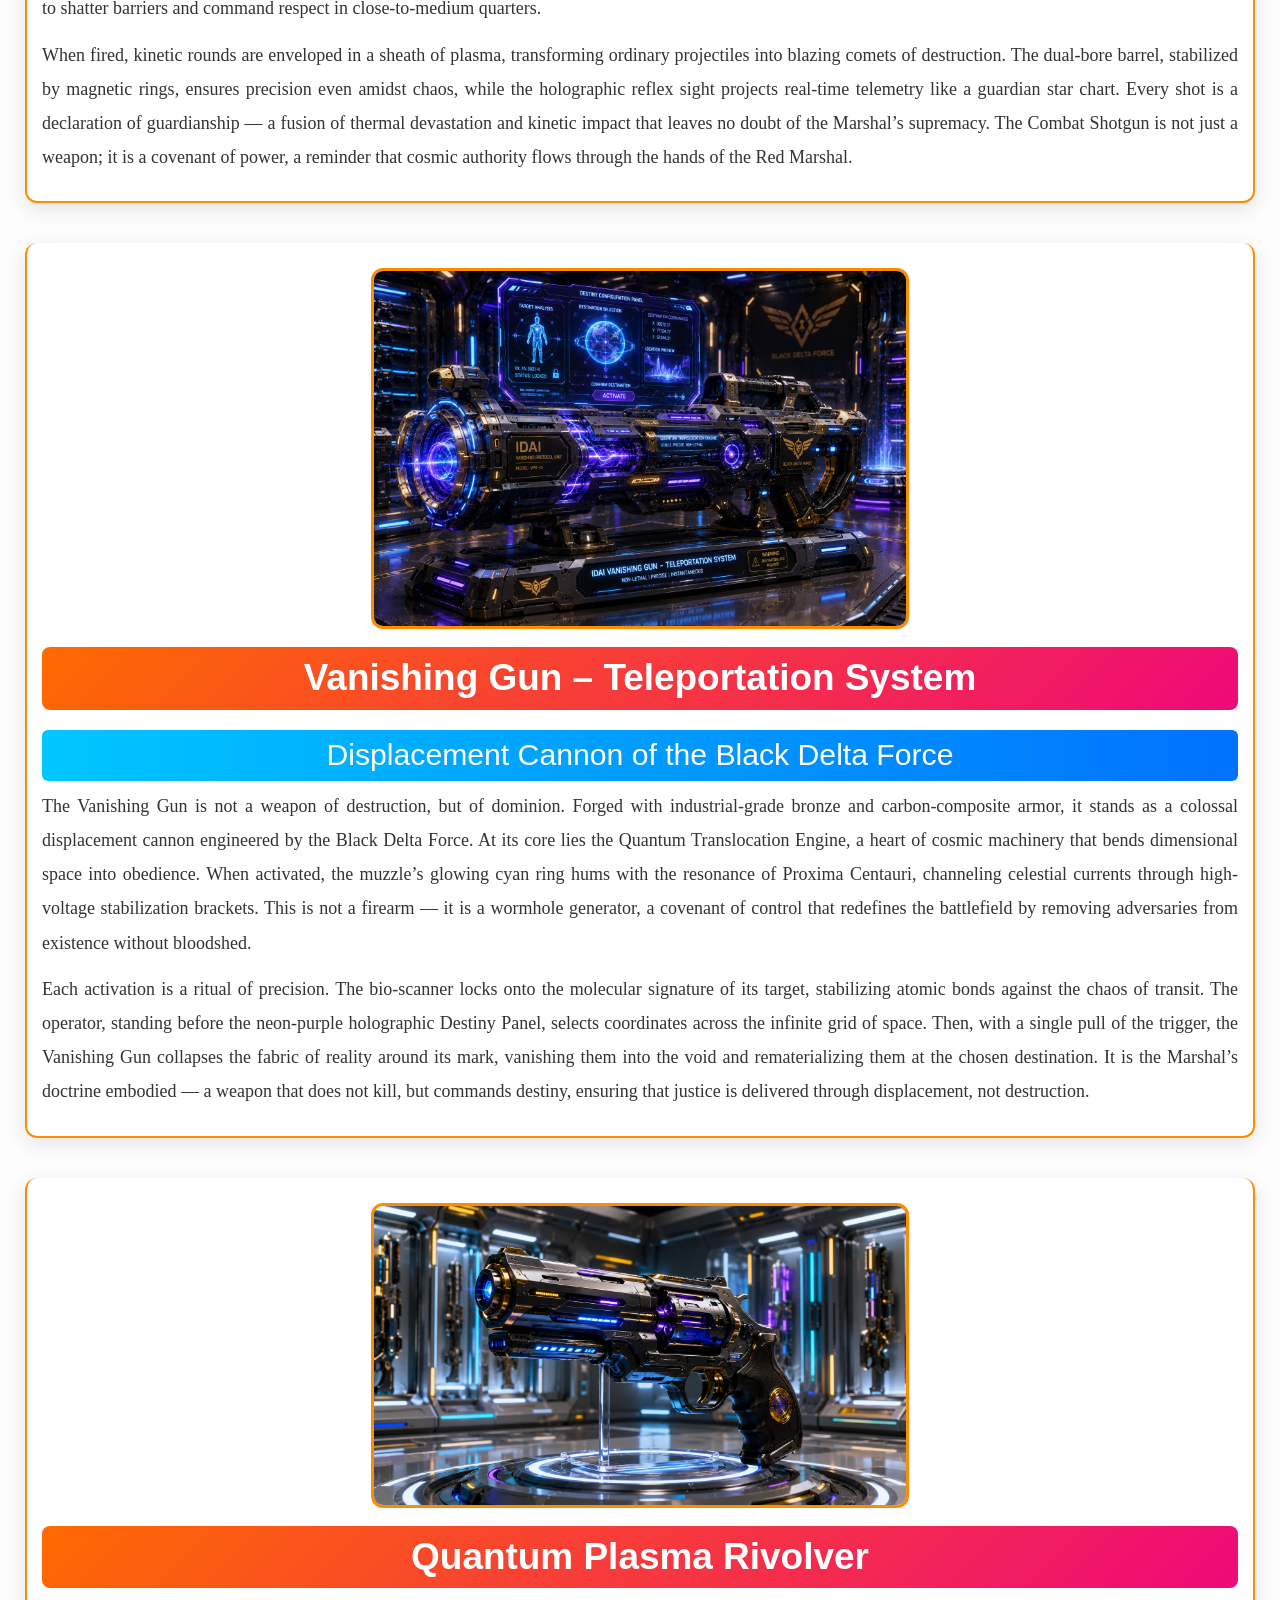
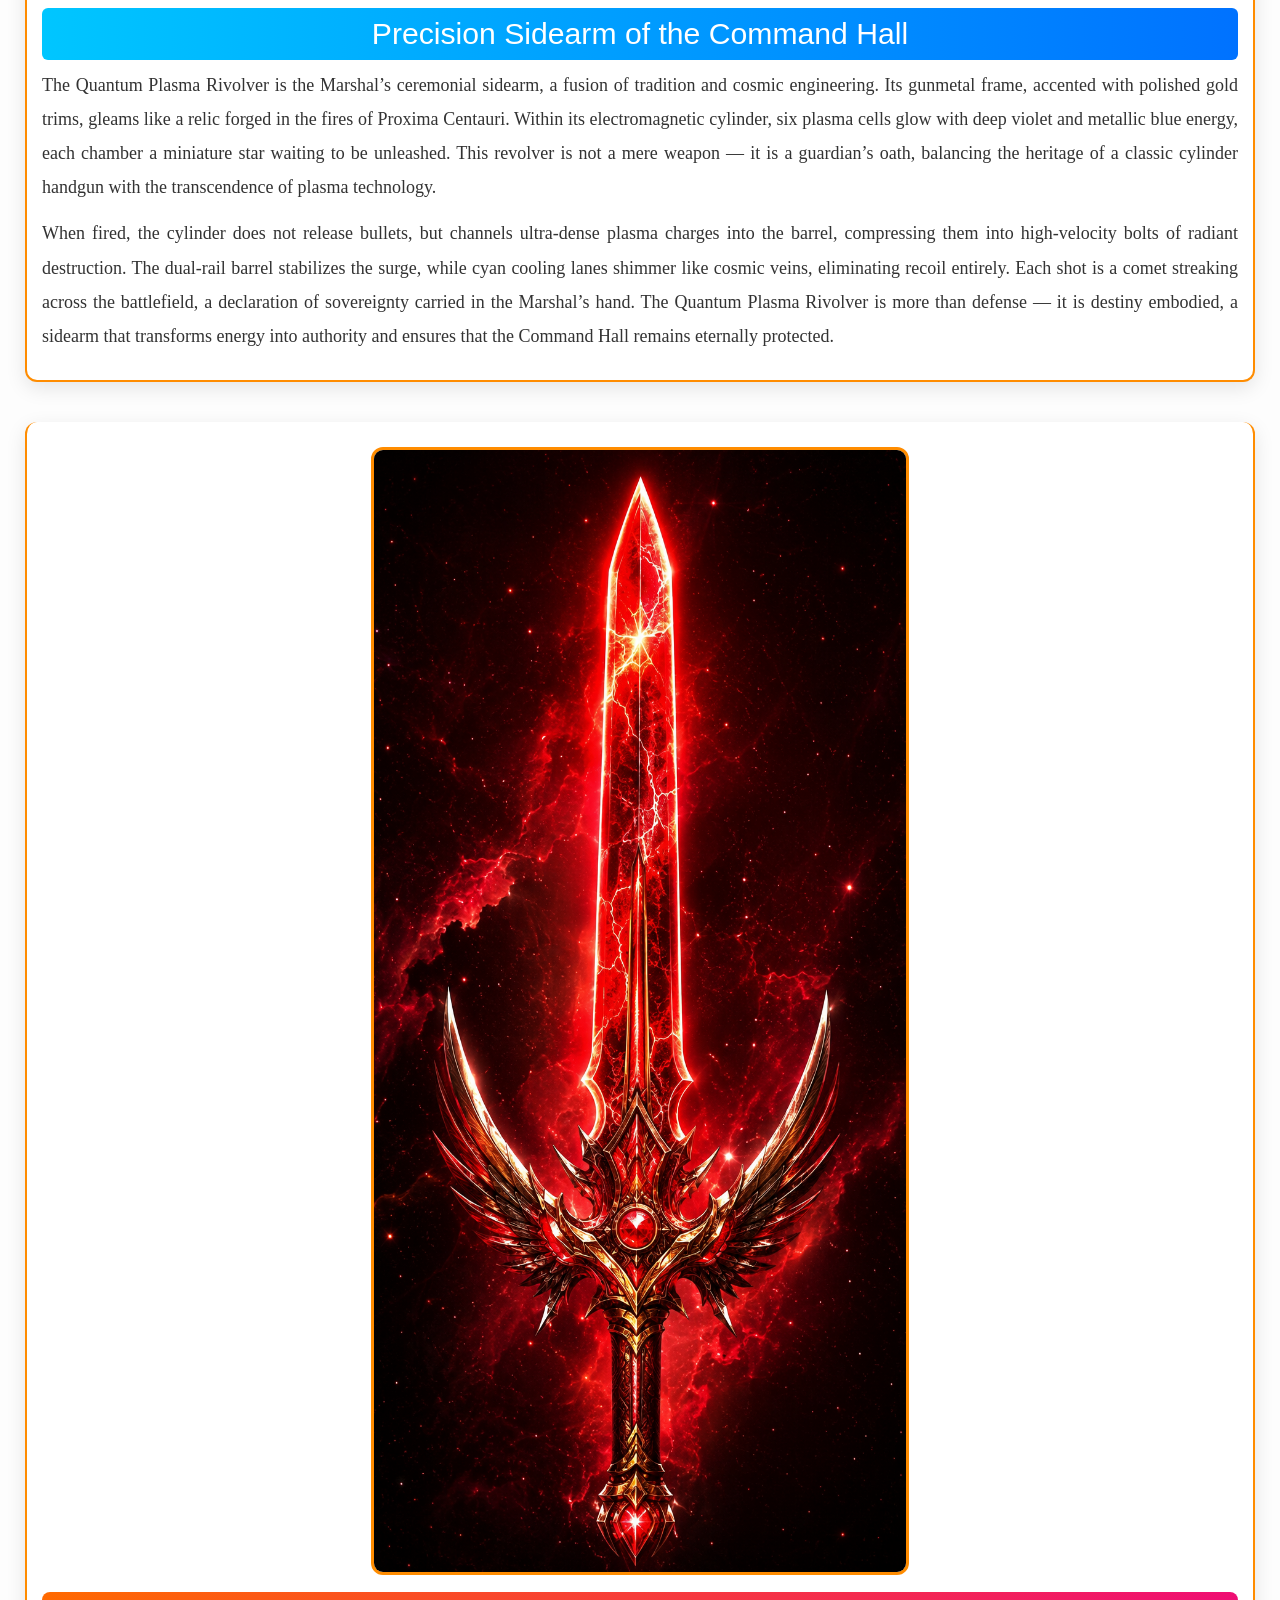
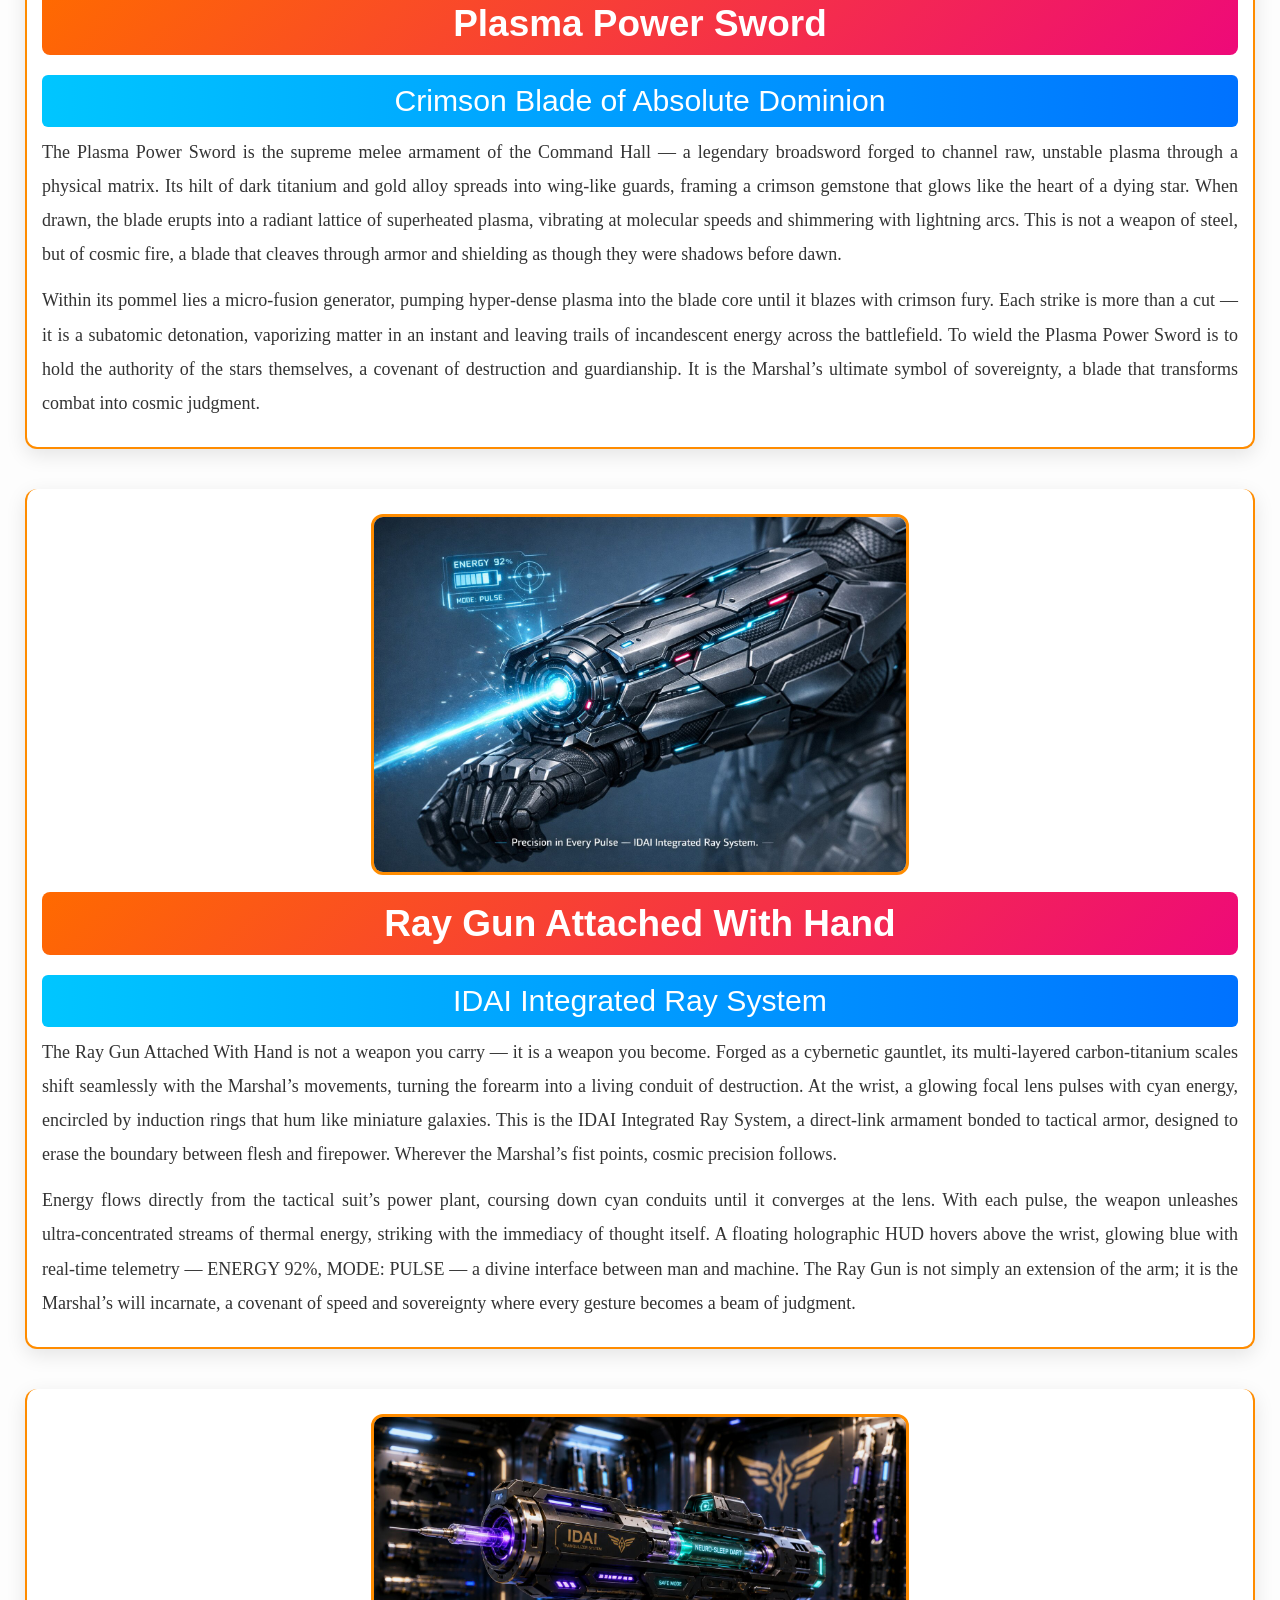
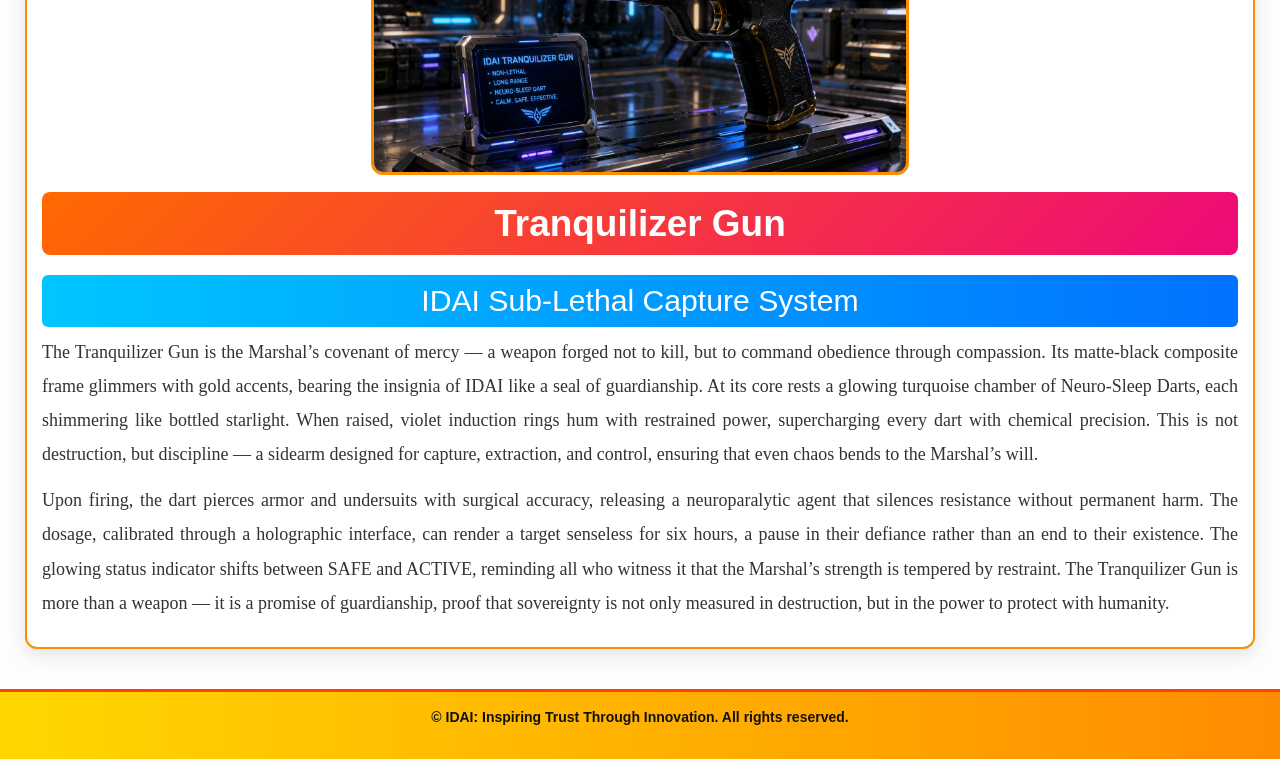
==== commit cc5fddac: "Add files via upload" ====
--- a/arsenal.html
+++ b/arsenal.html
@@ -211,8 +211,7 @@
     margin: 5px 0 !important;
   }
 }
-
-  </style>	
+  </style>
 
 
 </head>
@@ -230,6 +229,7 @@
         <ul class="navbar-nav ms-auto">
           <li class="nav-item"><a class="nav-link " href="index.html">Home</a></li>
           <li class="nav-item"><a class="nav-link " href="suit.html">Suit</a></li>
+          <li class="nav-item"><a class="nav-link " href="house.html">Residence</a></li>
           <li class="nav-item"><a class="nav-link " href="vehicle.html">Vehicles</a> </li>
           <li class="nav-item"><a class="nav-link special" href="arsenal.html">Arsenals</a></li>
           <li class="nav-item"><a class="nav-link " href="Command.html">Command</a></li> 
--- a/Style.css
+++ b/Style.css
@@ -1054,3 +1054,93 @@
     padding: 10px 12px;
   }
 }
+
+.btn-special {
+    display: inline-block;
+    padding: 12px 24px;
+    background: linear-gradient(135deg, #3498db, #2ecc71);
+    color: whitesmoke !important;
+    text-decoration: none;
+    font-family: 'Segoe UI', sans-serif;
+    font-weight: bold;
+    border-radius: 6px;
+    transition: all 0.3s ease;
+    box-shadow: 0 4px 6px rgba(0,0,0,0.1);
+    cursor: pointer;
+}
+
+/* ===== Super Form Styling ===== */
+.super {
+  background: linear-gradient(135deg, #ff9a9e, #fad0c4, #fbc2eb, #a6c1ee) !important;
+  background-size: 300% 300% !important;
+  animation: superBg 15s ease infinite !important;
+  padding: 10px !important;
+  border-radius: 20px !important;
+  box-shadow: 0 10px 25px rgba(0,0,0,0.25) !important;
+  transition: all 0.6s ease !important;
+  text-align: center !important;
+  margin-bottom: 20px !important;
+  width: 50% !important;
+  margin: 0 auto !important;   /* centers the form */
+
+  .btn-special{
+    margin-top: 10px !important;
+    min-width:20px !important;
+    width: auto !important;
+  }
+}
+
+
+/* Background Animation */
+@keyframes superBg {
+  0% { background-position: 0% 50% !important; }
+  50% { background-position: 100% 50% !important; }
+  100% { background-position: 0% 50% !important; }
+}
+
+/* Hover Effect */
+.super:hover {
+  background: linear-gradient(135deg, #a1c4fd, #c2e9fb, #ffdde1, #ee9ca7) !important;
+  background-size: 400% 400% !important;
+  box-shadow: 0 0 30px rgba(255,255,255,0.6), 0 0 50px rgba(255,105,180,0.5) !important;
+  transform: scale(1.03) !important;
+}
+
+/* Headings inside Super */
+.super h1 {
+  font-size: 2rem !important;
+  font-weight: 700 !important;
+  color: #fff !important;
+  text-transform: uppercase !important;
+  letter-spacing: 2px !important;
+  text-shadow: 0 0 10px rgba(0,0,0,0.4) !important;
+  transition: color 0.5s ease, text-shadow 0.5s ease !important;
+}
+
+.super h1:hover {
+  color: #ff6f61 !important;
+  text-shadow: 0 0 20px #fff, 0 0 30px #ff6f61 !important;
+}
+
+.s{
+  background:linear-gradient(#f00c32, #0cf023, #0c2ef0) !important;
+  color: white !important;
+}
+
+.btn-special:hover {
+    background: linear-gradient(135deg, #2ecc71, #3498db);
+    transform: translateY(-2px) scale(1.03);
+    border: 2px black solid;
+    box-shadow: 0 6px 10px rgba(0,0,0,0.15);
+}
+
+@media (max-width: 1100px){
+    .super{
+    width: 80% !important;
+    margin-top: 20px !important;
+    
+    h1{
+      font-size: 20px !important;
+    }
+  }
+}
